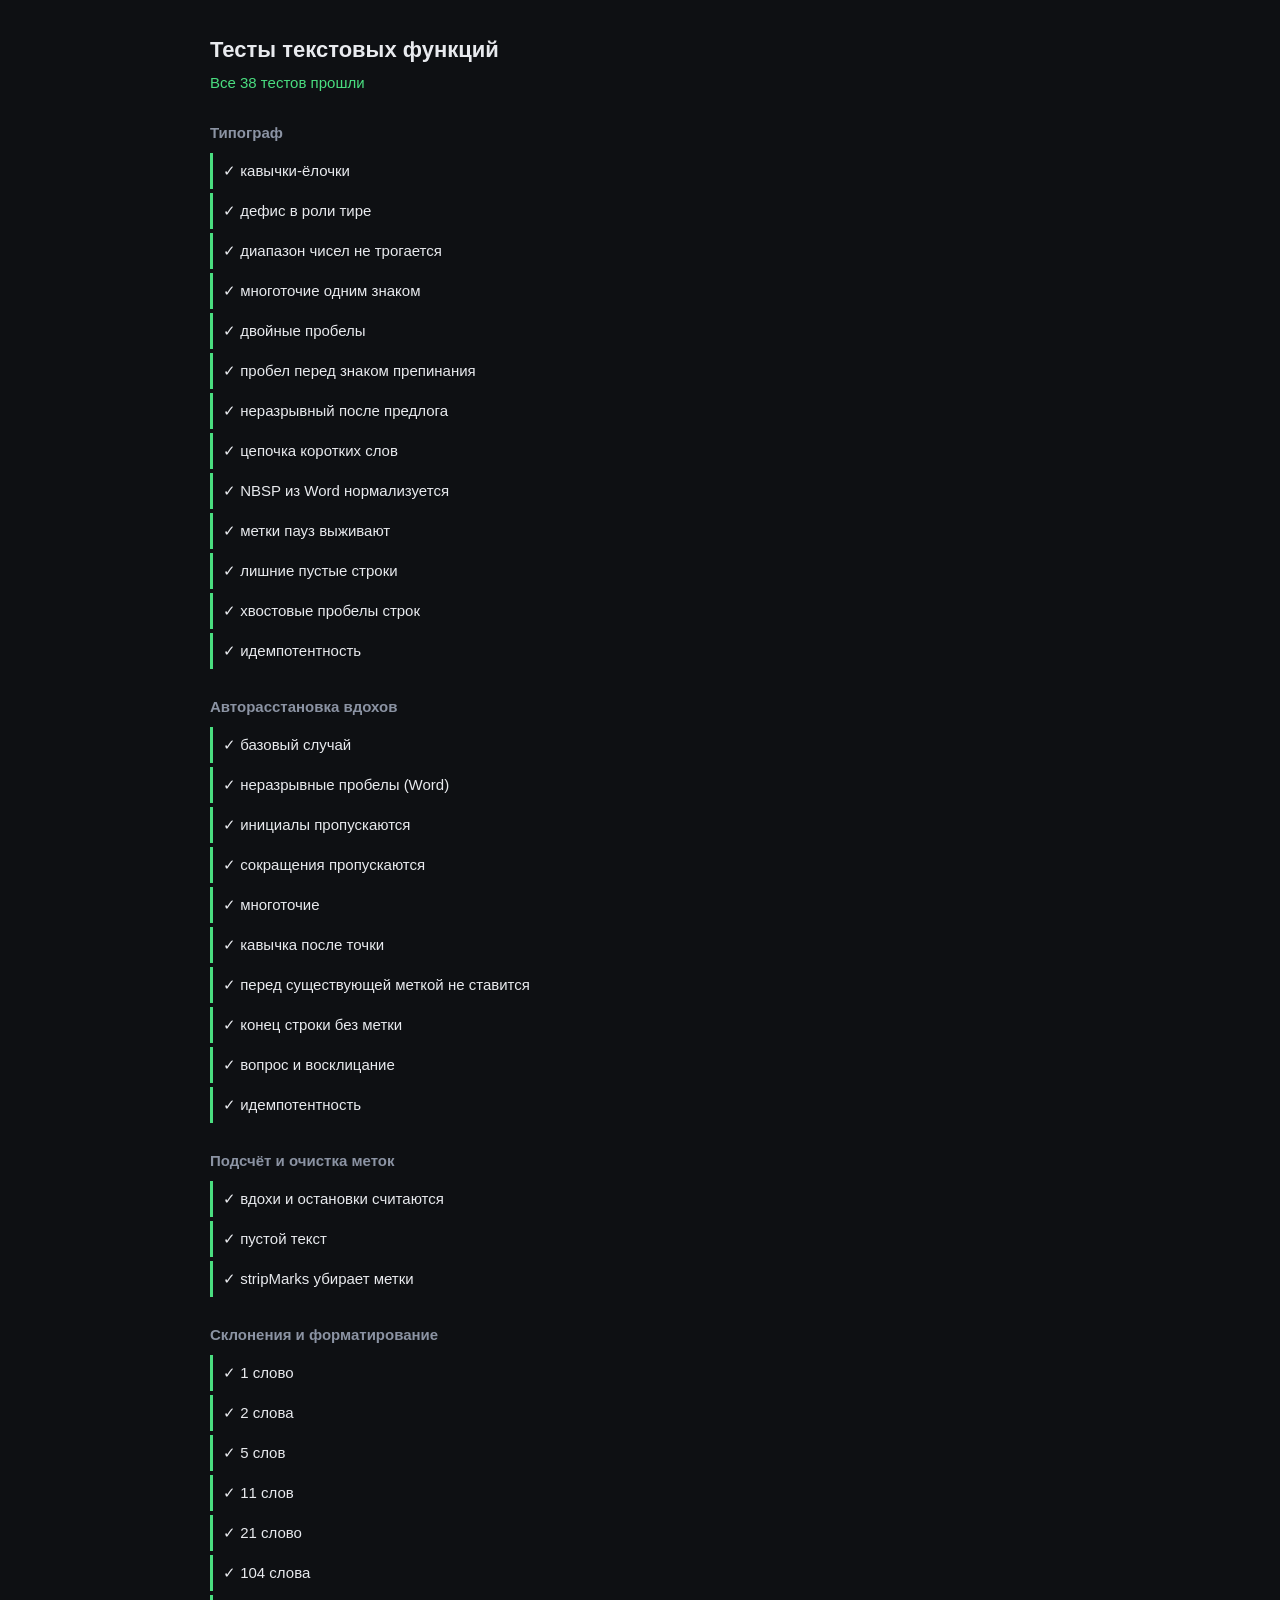
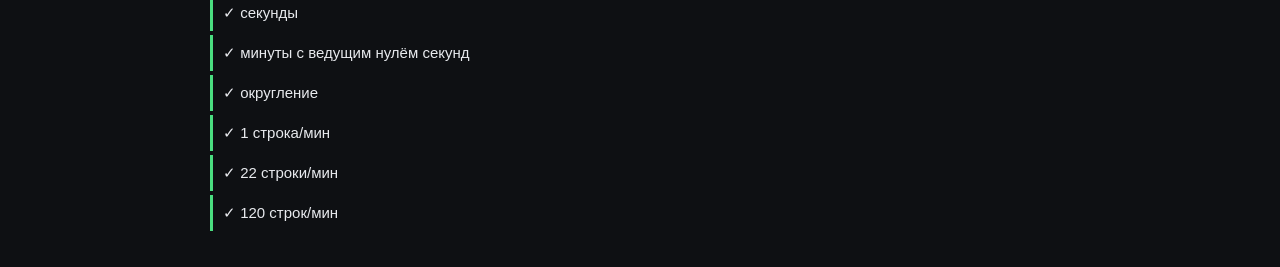
==== tests.html @ 97151795 "Оценка времени по фактической вёрстке и вынос текстовых функций в модуль №6 из ревью: оценка времени" ====
<!DOCTYPE html>
<html lang="ru">
<head>
<meta charset="utf-8">
<meta name="viewport" content="width=device-width, initial-scale=1">
<title>Телесуфлёр — тесты текстовых функций</title>
<style>
  body { margin: 0; padding: 32px 20px; background: #0e1013; color: #e8eaee;
         font: 15px/1.6 -apple-system, BlinkMacSystemFont, "Segoe UI", Roboto, sans-serif; }
  .wrap { max-width: 860px; margin: 0 auto; }
  h1 { font-size: 22px; margin: 0 0 4px; }
  #summary { margin: 0 0 24px; font-size: 15px; }
  #summary.ok { color: #4ade80; }
  #summary.fail { color: #f87171; }
  ul { list-style: none; margin: 0; padding: 0; }
  li { padding: 6px 10px; border-left: 3px solid #2a2f3a; margin-bottom: 4px; }
  li.pass { border-color: #4ade80; }
  li.fail { border-color: #f87171; background: rgba(248, 113, 113, 0.08); }
  li.fail div { color: #8b93a3; font-size: 13px; white-space: pre-wrap; }
  code { background: #1e222a; padding: 1px 5px; border-radius: 4px; font-size: 13px; }
  h2 { font-size: 15px; color: #8b93a3; margin: 26px 0 8px; }
</style>
</head>
<body>
<div class="wrap">
  <h1>Тесты текстовых функций</h1>
  <p id="summary">выполняются…</p>
  <div id="out"></div>
</div>

<script src="text-tools.js"></script>
<script>
(function () {
  'use strict';
  var T = window.TextTools;
  var NBSP = '\u00A0';
  var sections = [];
  var current = null;

  function section(name) { current = { name: name, cases: [] }; sections.push(current); }
  function eq(name, got, want) { current.cases.push({ name: name, ok: got === want, got: got, want: want }); }

  /* ---------- typograf ---------- */
  section('Типограф');
  eq('кавычки-ёлочки', T.typograf('Он сказал "привет" им.'), 'Он сказал «привет» им.');
  eq('дефис в роли тире', T.typograf('Это - тест.'), 'Это' + NBSP + '— тест.');
  eq('диапазон чисел не трогается', T.typograf('Придут 5-10 человек.'), 'Придут 5-10 человек.');
  eq('многоточие одним знаком', T.typograf('Ну... ладно.'), 'Ну… ладно.');
  eq('двойные пробелы', T.typograf('Раз  два   три.'), 'Раз два три.');
  eq('пробел перед знаком препинания', T.typograf('Слово , потом .'), 'Слово, потом.');
  eq('неразрывный после предлога', T.typograf('Пошёл в дом.'), 'Пошёл в' + NBSP + 'дом.');
  eq('цепочка коротких слов', T.typograf('И не и не.'), 'И' + NBSP + 'не' + NBSP + 'и' + NBSP + 'не.');
  eq('NBSP из Word нормализуется', T.typograf('Привет.' + NBSP + 'Хорошо посидели.'), 'Привет. Хорошо посидели.');
  eq('метки пауз выживают', T.typograf('Раз. | Два.\n\n||\n\nТри.'), 'Раз. | Два.\n\n||\n\nТри.');
  eq('лишние пустые строки', T.typograf('Раз.\n\n\n\nДва.'), 'Раз.\n\nДва.');
  eq('хвостовые пробелы строк', T.typograf('Раз.   \nДва.'), 'Раз.\nДва.');
  var once = T.typograf('Он сказал "привет"  - и ушёл ...');
  eq('идемпотентность', T.typograf(once), once);

  /* ---------- autoPauses ---------- */
  section('Авторасстановка вдохов');
  eq('базовый случай', T.autoPauses('Привет. Как дела? Хорошо.'), 'Привет. | Как дела? | Хорошо.');
  eq('неразрывные пробелы (Word)', T.autoPauses('Привет.' + NBSP + 'Как дела?' + NBSP + 'Хорошо.'), 'Привет. | Как дела? | Хорошо.');
  eq('инициалы пропускаются', T.autoPauses('Пришёл А. С. Пушкин. Дальше текст.'), 'Пришёл А. С. Пушкин. | Дальше текст.');
  eq('сокращения пропускаются', T.autoPauses('Купил хлеб и т. д. Ушёл домой.'), 'Купил хлеб и т. д. Ушёл домой.');
  eq('многоточие', T.autoPauses('Ну… Ладно тогда.'), 'Ну… | Ладно тогда.');
  eq('кавычка после точки', T.autoPauses('Он сказал «да». Потом ушёл.'), 'Он сказал «да». | Потом ушёл.');
  eq('перед существующей меткой не ставится', T.autoPauses('Раз. | Два. Три.'), 'Раз. | Два. | Три.');
  eq('конец строки без метки', T.autoPauses('Одна строка.'), 'Одна строка.');
  eq('вопрос и восклицание', T.autoPauses('Кто там?! Никого нет.'), 'Кто там?! | Никого нет.');
  var auto1 = T.autoPauses('Первое. Второе. Третье.');
  eq('идемпотентность', T.autoPauses(auto1), auto1);

  /* ---------- countMarks / stripMarks ---------- */
  section('Подсчёт и очистка меток');
  eq('вдохи и остановки считаются', JSON.stringify(T.countMarks('Раз | два || три | конец')), '{"stops":1,"breaths":2}');
  eq('пустой текст', JSON.stringify(T.countMarks('без меток')), '{"stops":0,"breaths":0}');
  eq('stripMarks убирает метки', T.stripMarks('Раз | два || три').replace(/\s+/g, ' '), 'Раз два три');

  /* ---------- plural / formatTime / speedLabel ---------- */
  section('Склонения и форматирование');
  eq('1 слово', T.plural(1, 'слово', 'слова', 'слов'), 'слово');
  eq('2 слова', T.plural(2, 'слово', 'слова', 'слов'), 'слова');
  eq('5 слов', T.plural(5, 'слово', 'слова', 'слов'), 'слов');
  eq('11 слов', T.plural(11, 'слово', 'слова', 'слов'), 'слов');
  eq('21 слово', T.plural(21, 'слово', 'слова', 'слов'), 'слово');
  eq('104 слова', T.plural(104, 'слово', 'слова', 'слов'), 'слова');
  eq('секунды', T.formatTime(42), '42 сек');
  eq('минуты с ведущим нулём секунд', T.formatTime(65), '1 мин 05 сек');
  eq('округление', T.formatTime(119.6), '2 мин 00 сек');
  eq('1 строка/мин', T.speedLabel(1), '1 строка/мин');
  eq('22 строки/мин', T.speedLabel(22), '22 строки/мин');
  eq('120 строк/мин', T.speedLabel(120), '120 строк/мин');

  /* ---------- вывод ---------- */
  var out = document.getElementById('out');
  var total = 0, failed = 0;
  sections.forEach(function (s) {
    var h = document.createElement('h2');
    h.textContent = s.name;
    out.appendChild(h);
    var ul = document.createElement('ul');
    s.cases.forEach(function (c) {
      total += 1;
      var li = document.createElement('li');
      li.className = c.ok ? 'pass' : 'fail';
      li.textContent = (c.ok ? '✓ ' : '✗ ') + c.name;
      if (!c.ok) {
        failed += 1;
        var d = document.createElement('div');
        d.textContent = 'получено: ' + JSON.stringify(c.got) + '\nожидалось: ' + JSON.stringify(c.want);
        li.appendChild(d);
      }
      ul.appendChild(li);
    });
    out.appendChild(ul);
  });
  var summary = document.getElementById('summary');
  summary.textContent = failed === 0
    ? 'Все ' + total + ' тестов прошли'
    : failed + ' из ' + total + ' упали';
  summary.className = failed === 0 ? 'ok' : 'fail';
  document.title = (failed === 0 ? '✓ ' : '✗ ') + document.title;
  window.__testResults = { total: total, failed: failed };
})();
</script>
</body>
</html>
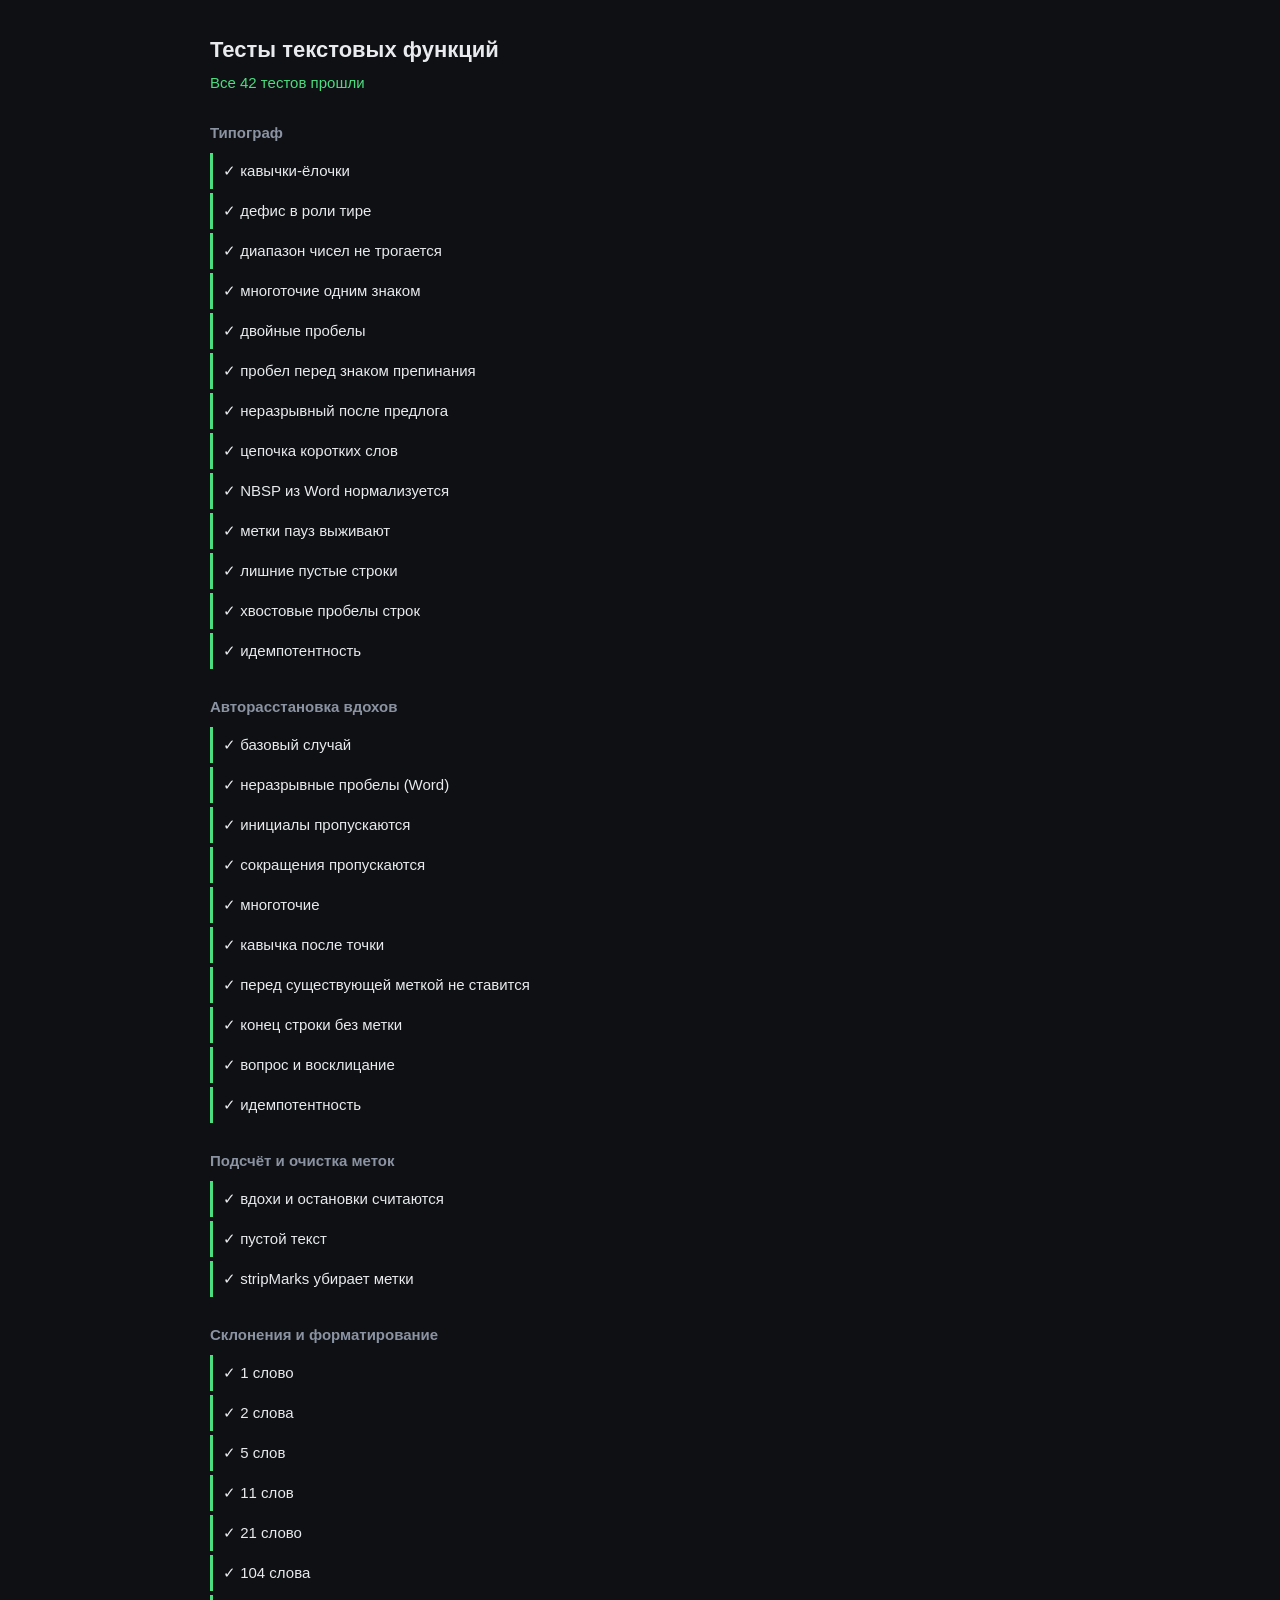
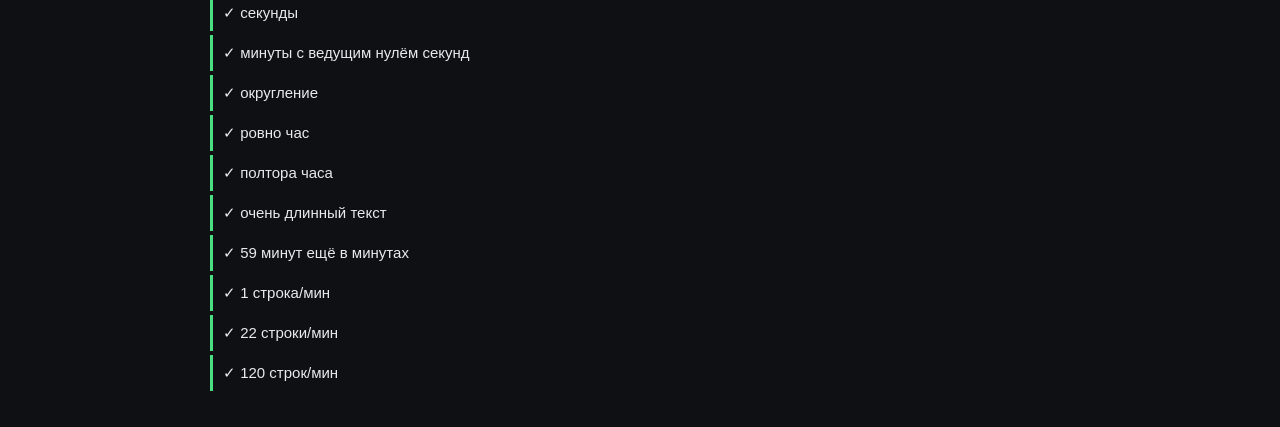
==== commit a17f0334: "Исправления по итогам второго ревью: восемь багов Место чтения теперь хранится долей прочитанного, а" ====
--- a/tests.html
+++ b/tests.html
@@ -88,6 +88,10 @@
   eq('секунды', T.formatTime(42), '42 сек');
   eq('минуты с ведущим нулём секунд', T.formatTime(65), '1 мин 05 сек');
   eq('округление', T.formatTime(119.6), '2 мин 00 сек');
+  eq('ровно час', T.formatTime(3600), '1 ч 00 мин');
+  eq('полтора часа', T.formatTime(5400), '1 ч 30 мин');
+  eq('очень длинный текст', T.formatTime(49330), '13 ч 42 мин');
+  eq('59 минут ещё в минутах', T.formatTime(3540), '59 мин 00 сек');
   eq('1 строка/мин', T.speedLabel(1), '1 строка/мин');
   eq('22 строки/мин', T.speedLabel(22), '22 строки/мин');
   eq('120 строк/мин', T.speedLabel(120), '120 строк/мин');
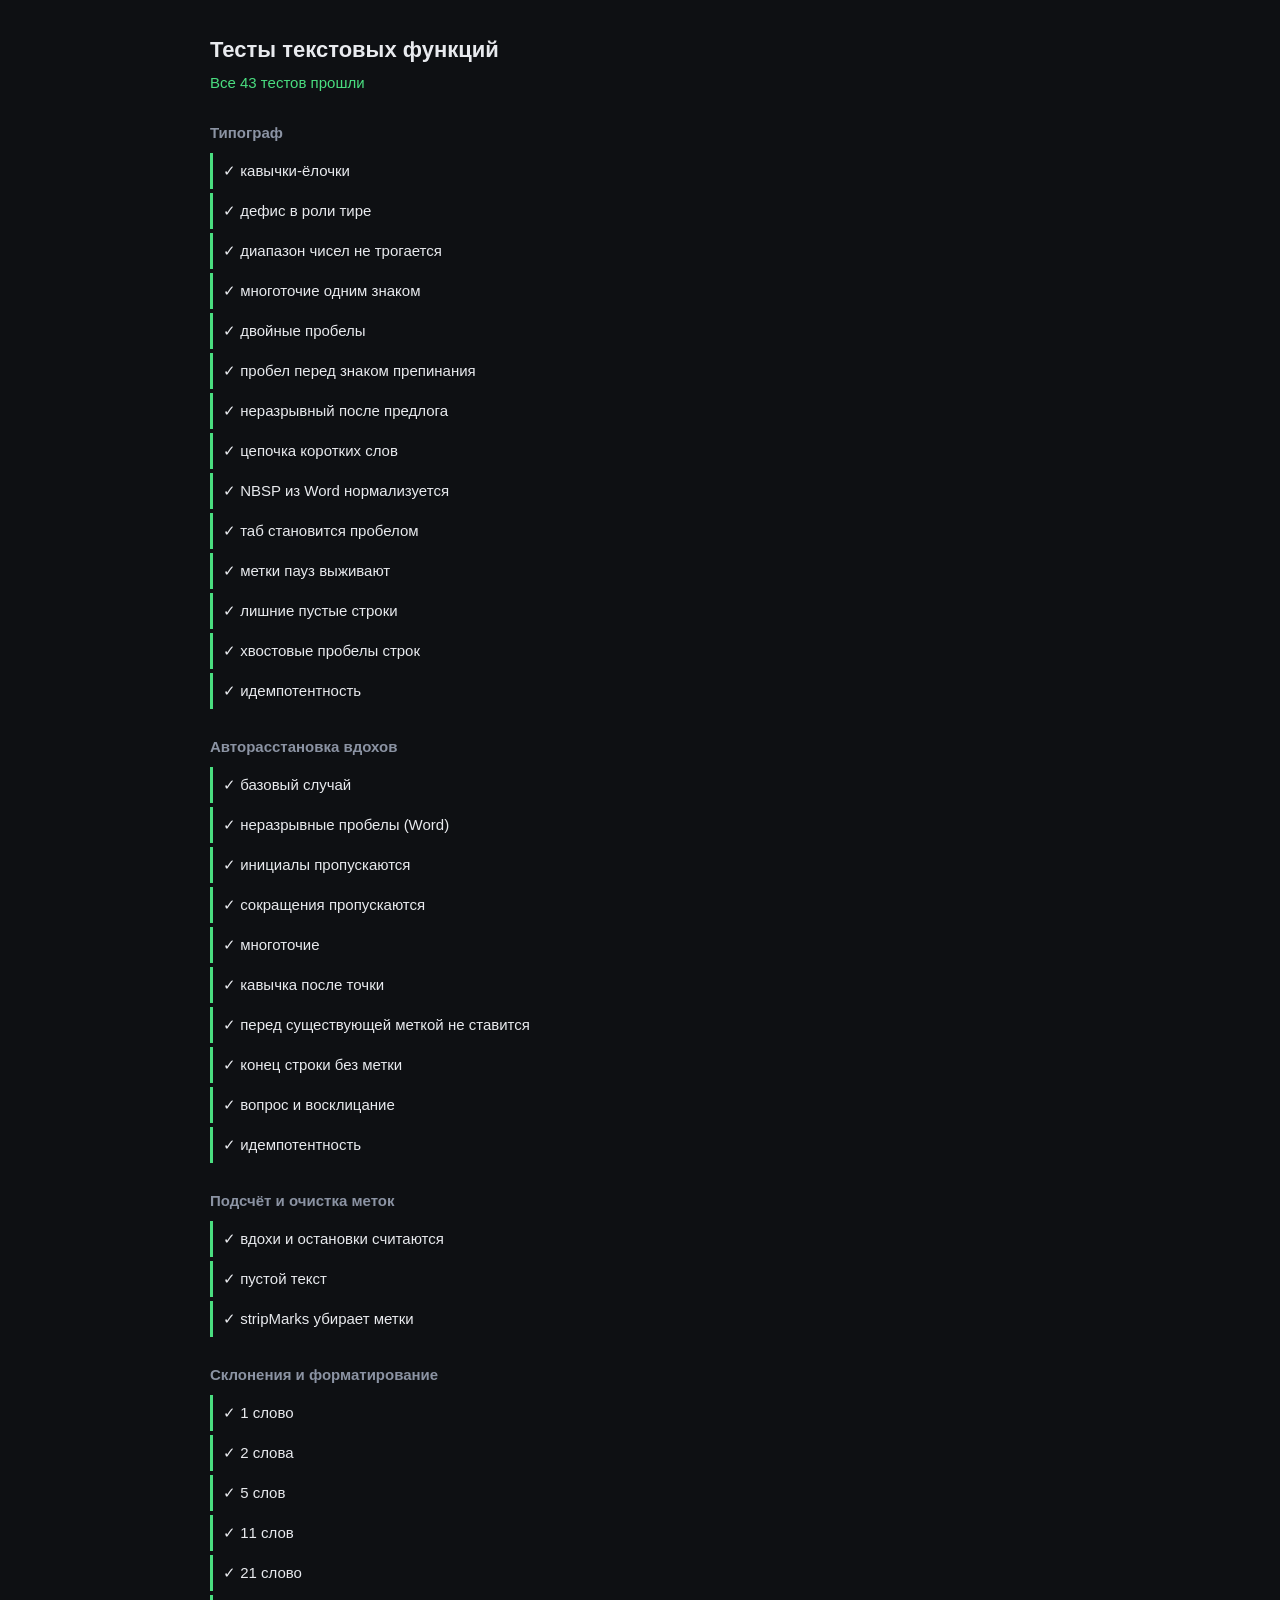
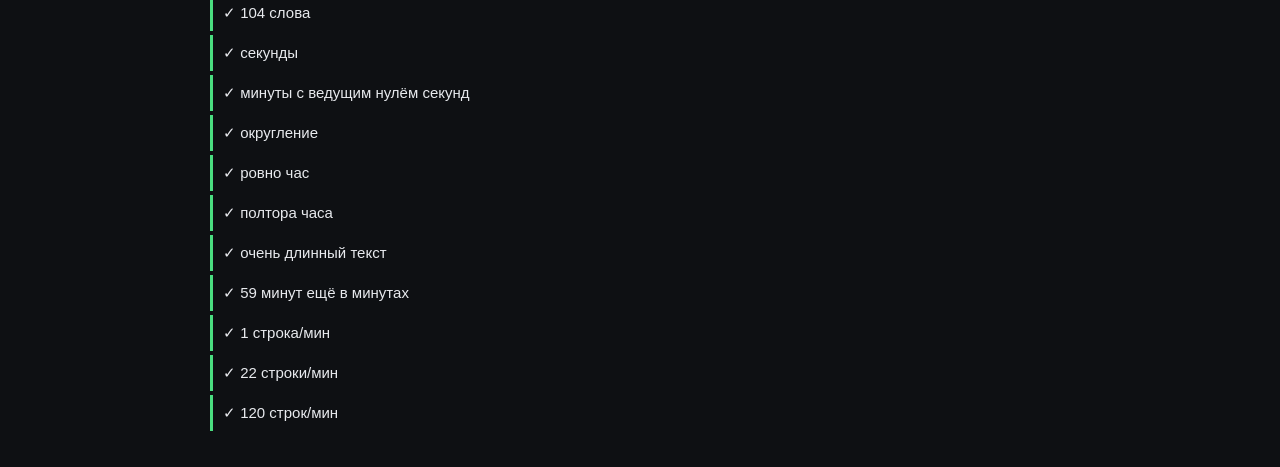
==== commit 8a3a6bcc: "Исправления по итогам третьего ревью: шесть багов - Экран настройки на время прогона становится iner" ====
--- a/tests.html
+++ b/tests.html
@@ -51,6 +51,7 @@
   eq('неразрывный после предлога', T.typograf('Пошёл в дом.'), 'Пошёл в' + NBSP + 'дом.');
   eq('цепочка коротких слов', T.typograf('И не и не.'), 'И' + NBSP + 'не' + NBSP + 'и' + NBSP + 'не.');
   eq('NBSP из Word нормализуется', T.typograf('Привет.' + NBSP + 'Хорошо посидели.'), 'Привет. Хорошо посидели.');
+  eq('таб становится пробелом', T.typograf('Раз\tдва , три.'), 'Раз два, три.');
   eq('метки пауз выживают', T.typograf('Раз. | Два.\n\n||\n\nТри.'), 'Раз. | Два.\n\n||\n\nТри.');
   eq('лишние пустые строки', T.typograf('Раз.\n\n\n\nДва.'), 'Раз.\n\nДва.');
   eq('хвостовые пробелы строк', T.typograf('Раз.   \nДва.'), 'Раз.\nДва.');
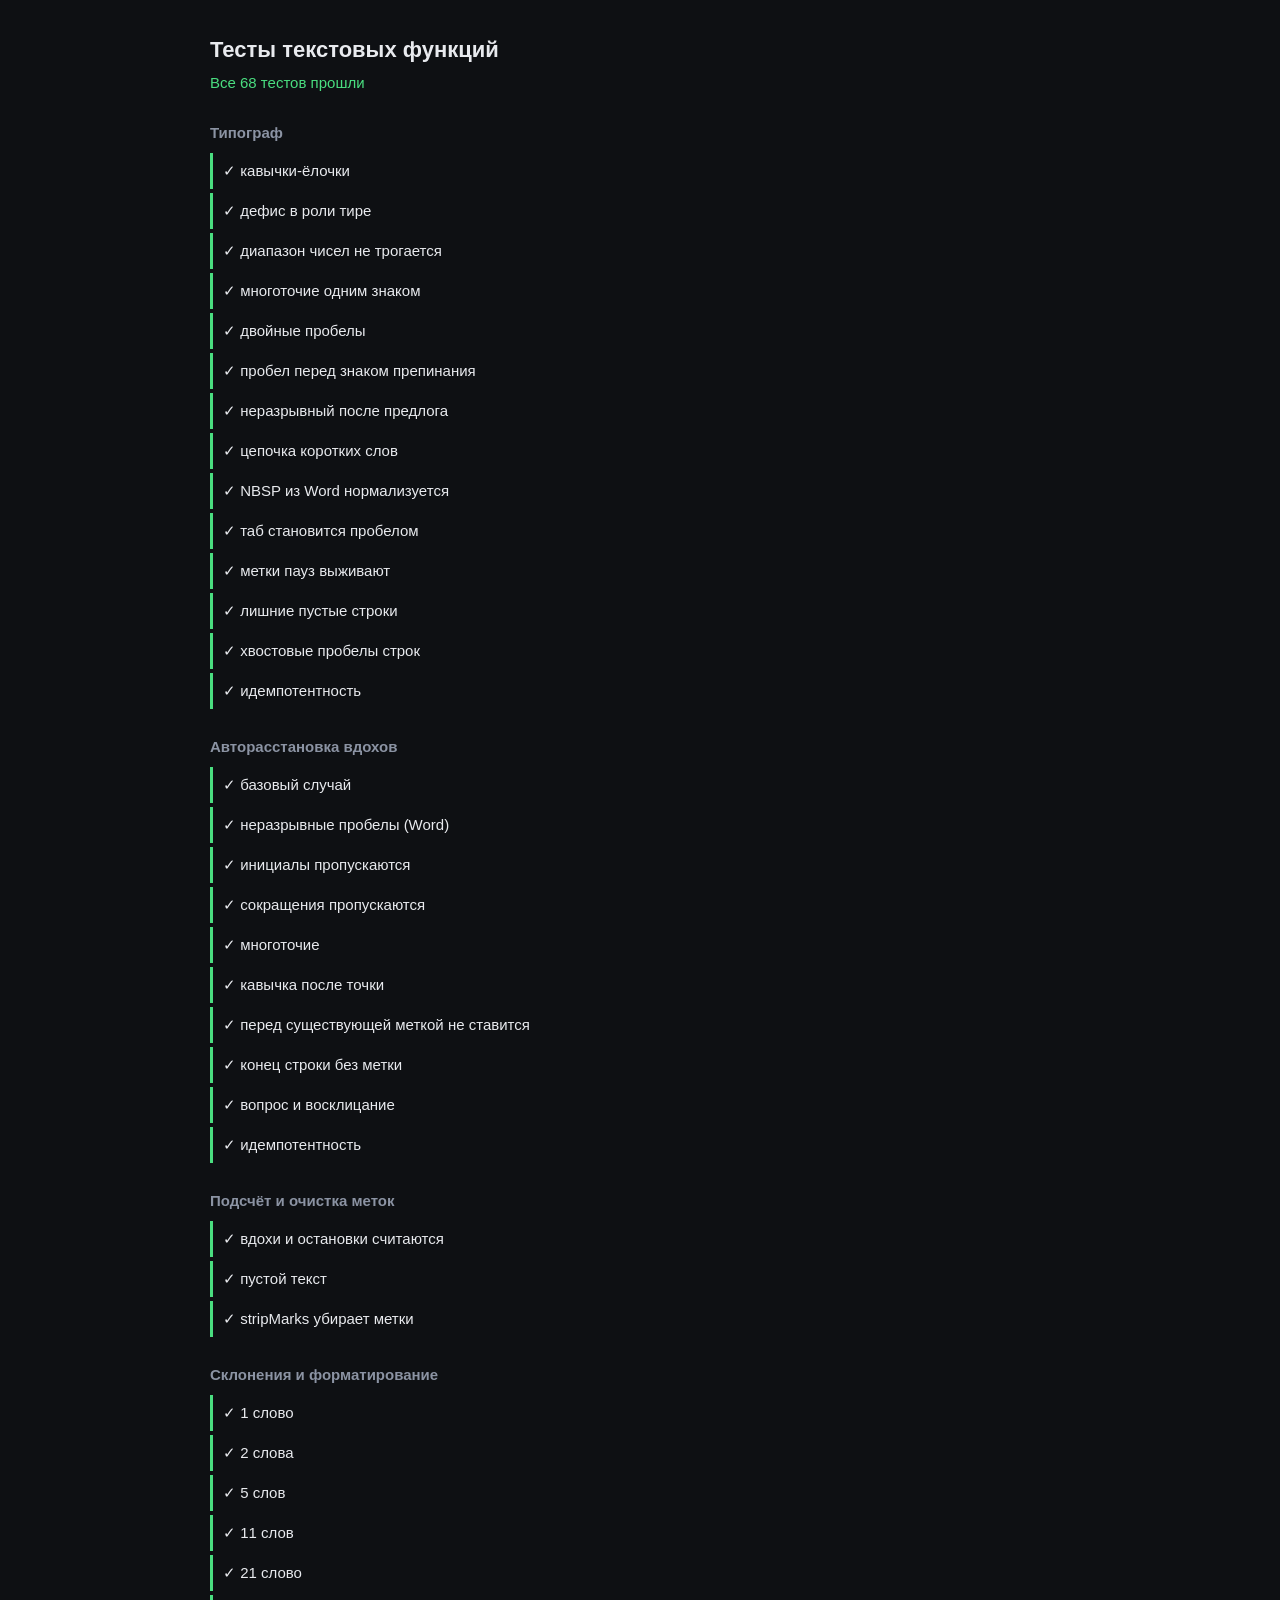
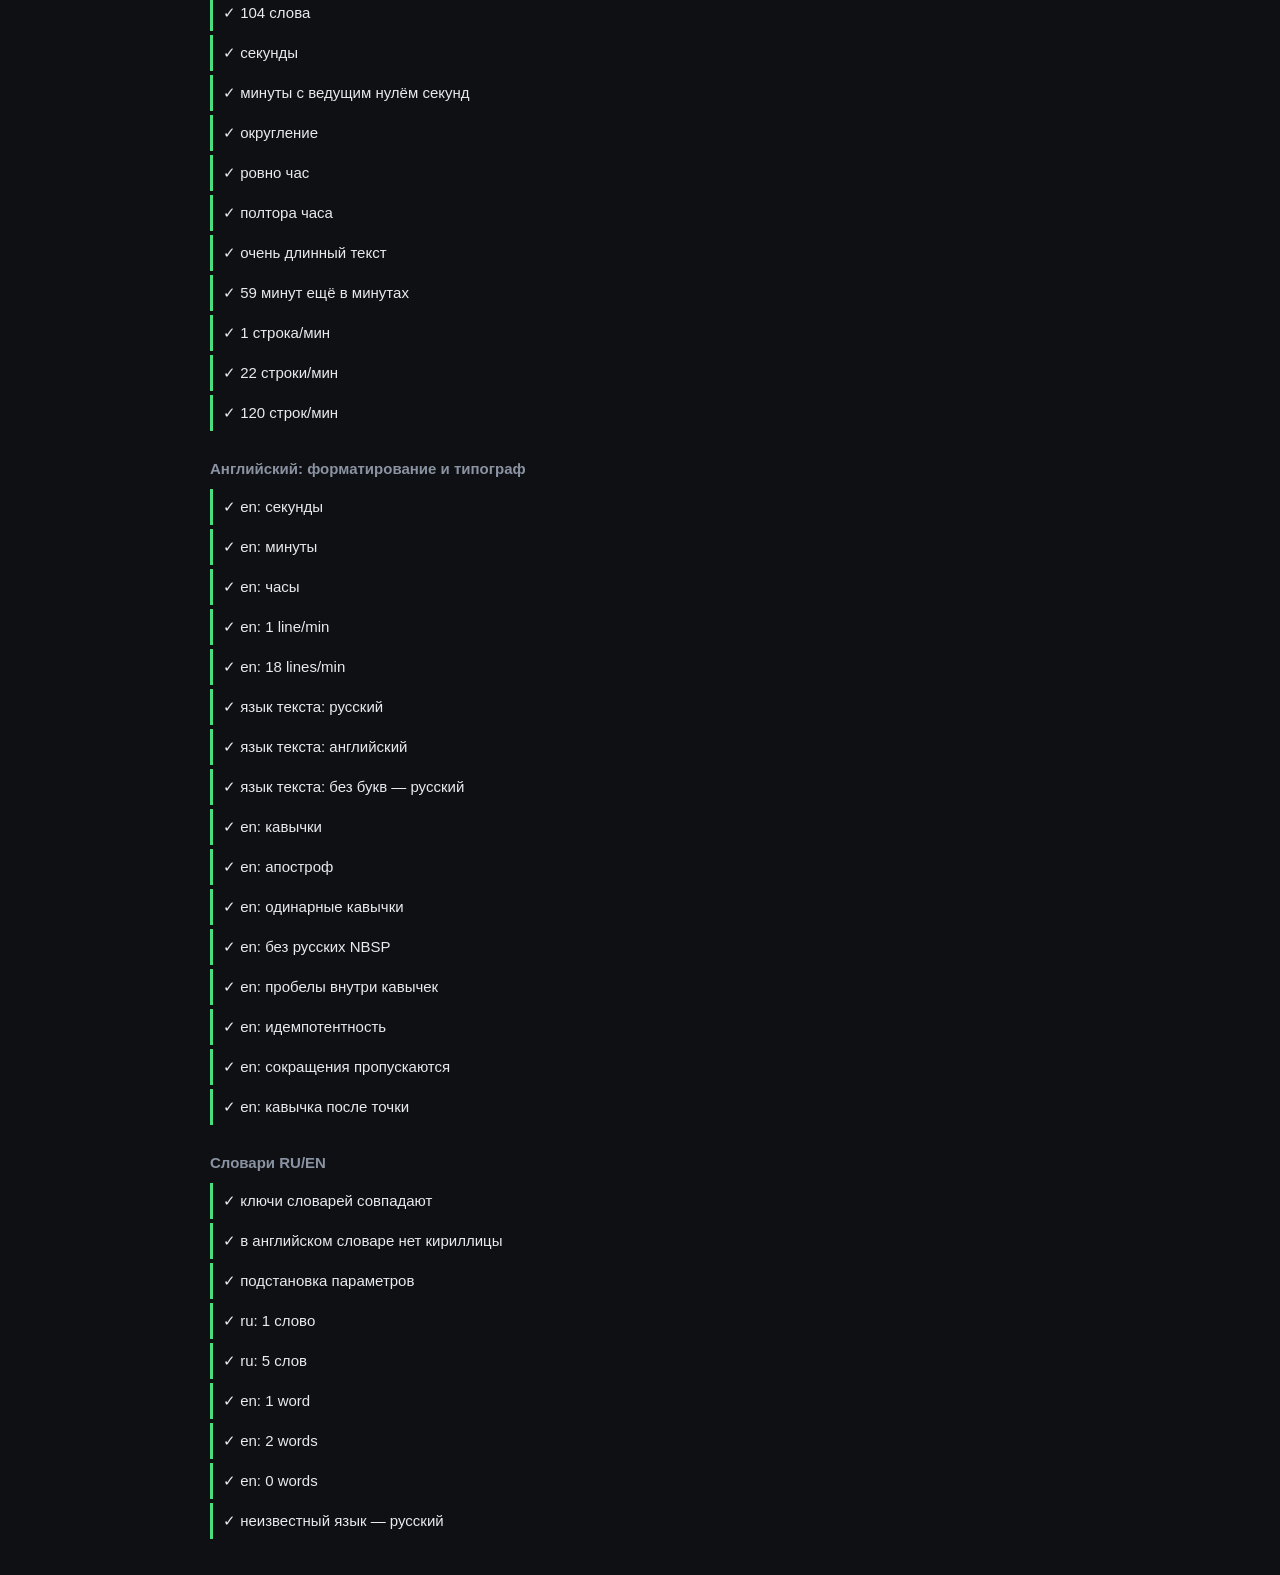
==== commit 526defc4: "Английская версия интерфейса и переключатель RU/EN - i18n.js: словари ru/en, выбор языка. Пока язык " ====
--- a/tests.html
+++ b/tests.html
@@ -29,10 +29,12 @@
 </div>
 
 <script src="text-tools.js"></script>
+<script src="i18n.js"></script>
 <script>
 (function () {
   'use strict';
   var T = window.TextTools;
+  var I18n = window.I18n;
   var NBSP = '\u00A0';
   var sections = [];
   var current = null;
@@ -97,6 +99,44 @@
   eq('22 строки/мин', T.speedLabel(22), '22 строки/мин');
   eq('120 строк/мин', T.speedLabel(120), '120 строк/мин');
 
+  /* ---------- английский ---------- */
+  section('Английский: форматирование и типограф');
+  eq('en: секунды', T.formatTime(42, 'en'), '42 sec');
+  eq('en: минуты', T.formatTime(65, 'en'), '1 min 05 sec');
+  eq('en: часы', T.formatTime(5400, 'en'), '1 h 30 min');
+  eq('en: 1 line/min', T.speedLabel(1, 'en'), '1 line/min');
+  eq('en: 18 lines/min', T.speedLabel(18, 'en'), '18 lines/min');
+  eq('язык текста: русский', T.detectTextLang('Привет, мир'), 'ru');
+  eq('язык текста: английский', T.detectTextLang('Hello, world'), 'en');
+  eq('язык текста: без букв — русский', T.detectTextLang('123 — 456'), 'ru');
+  eq('en: кавычки', T.typograf('He said "hello" to them.'), 'He said “hello” to them.');
+  eq('en: апостроф', T.typograf("Don't stop, it's fine."), 'Don’t stop, it’s fine.');
+  eq('en: одинарные кавычки', T.typograf("She said 'yes' twice."), 'She said ‘yes’ twice.');
+  eq('en: без русских NBSP', T.typograf('It is a test - really.'), 'It is a test — really.');
+  eq('en: пробелы внутри кавычек', T.typograf('He said " hi " once.'), 'He said “hi” once.');
+  var onceEn = T.typograf('She said "don\'t"  - and left ...');
+  eq('en: идемпотентность', T.typograf(onceEn), onceEn);
+  eq('en: сокращения пропускаются', T.autoPauses('Ask Dr. Smith today. Then go.'), 'Ask Dr. Smith today. | Then go.');
+  eq('en: кавычка после точки', T.autoPauses('He said “yes.” Then left.'), 'He said “yes.” | Then left.');
+
+  /* ---------- словари интерфейса ---------- */
+  section('Словари RU/EN');
+  var ruKeys = Object.keys(I18n.dict.ru).sort().join(',');
+  var enKeys = Object.keys(I18n.dict.en).sort().join(',');
+  eq('ключи словарей совпадают', enKeys, ruKeys);
+  var cyrInEn = Object.keys(I18n.dict.en).filter(function (k) {
+    // подсказка кнопки языка — единственная строка, нарочно написанная на другом языке
+    return k !== 'langSwitchTitle' && /[а-яё]/i.test(String(I18n.dict.en[k]));
+  });
+  eq('в английском словаре нет кириллицы', cyrInEn.join(','), '');
+  eq('подстановка параметров', I18n.t('en', 'noteAdded', { count: '3 breaths' }), 'added 3 breaths');
+  eq('ru: 1 слово', I18n.count('ru', 1, 'words'), '1 слово');
+  eq('ru: 5 слов', I18n.count('ru', 5, 'words'), '5 слов');
+  eq('en: 1 word', I18n.count('en', 1, 'words'), '1 word');
+  eq('en: 2 words', I18n.count('en', 2, 'words'), '2 words');
+  eq('en: 0 words', I18n.count('en', 0, 'words'), '0 words');
+  eq('неизвестный язык — русский', I18n.t('de', 'start'), 'Запустить');
+
   /* ---------- вывод ---------- */
   var out = document.getElementById('out');
   var total = 0, failed = 0;
